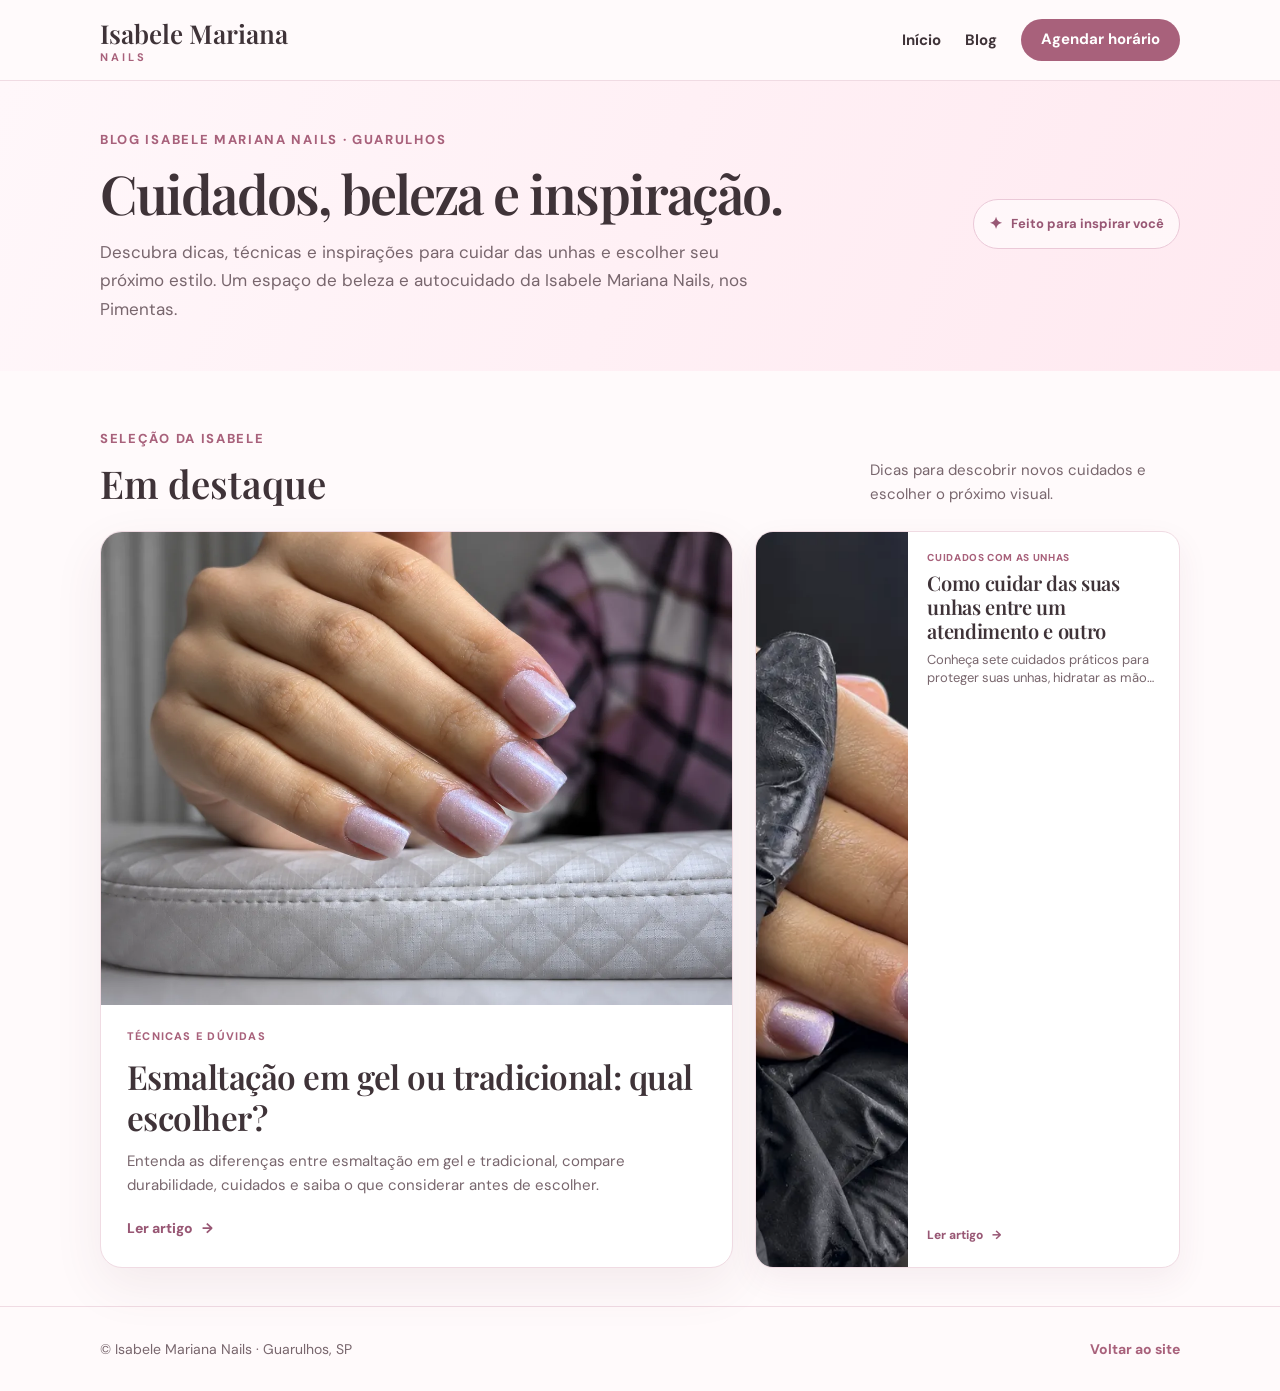
==== blog/index.html @ 39d1392a "blog: gerar paginas a partir do Pages CMS" ====
<!doctype html>
<html lang="pt-BR">
<head>
  <meta charset="utf-8">
  <meta name="viewport" content="width=device-width, initial-scale=1">
  <!-- Indexação definida pelo gerador conforme publicações aprovadas. -->
  <meta name="robots" content="index,follow">
  <title>Blog de cuidados com as unhas | Isabele Mariana Nails</title>
  <meta name="description" content="Dicas práticas sobre cuidados com as unhas, agendamento e beleza. Conteúdos da Isabele Mariana Nails, na região dos Pimentas, em Guarulhos.">
  <link rel="canonical" href="https://isabelemariananails.com.br/blog/">
  <link rel="icon" type="image/png" href="/assets/isabele-favicon.png">
  <meta property="og:type" content="website">
  <meta property="og:locale" content="pt_BR">
  <meta property="og:site_name" content="Isabele Mariana Nails">
  <meta property="og:title" content="Blog de cuidados com as unhas | Isabele Mariana Nails">
  <meta property="og:description" content="Cuidados com as unhas e dicas de beleza da Isabele Mariana Nails, em Guarulhos.">
  <meta property="og:url" content="https://isabelemariananails.com.br/blog/">
  <meta property="og:image" content="https://isabelemariananails.com.br/assets/isabele-og.png">
  <link rel="preconnect" href="https://fonts.googleapis.com">
  <link rel="preconnect" href="https://fonts.gstatic.com" crossorigin>
  <link href="https://fonts.googleapis.com/css2?family=DM+Sans:wght@400;600;700;800&family=Playfair+Display:wght@500;600;700&display=swap" rel="stylesheet">
  <link rel="stylesheet" href="/blog/blog.css">
  <link rel="stylesheet" href="/blog/blog-home.css">
  <script async src="https://www.googletagmanager.com/gtag/js?id=G-H32L5X9SS9"></script>
  <script>window.dataLayer=window.dataLayer||[];function gtag(){dataLayer.push(arguments)}gtag('js',new Date());gtag('config','G-H32L5X9SS9');</script>
</head>
<body>
  <header class="site-head"><div class="wrap">
    <a class="brand" href="/" aria-label="Voltar à página inicial da Isabele Mariana Nails"><strong>Isabele Mariana</strong><small>Nails</small></a>
    <nav class="links" aria-label="Navegação do blog"><a href="/">Início</a><a href="/blog/" aria-current="page">Blog</a><a class="pill" href="https://isabelenailsapp.vercel.app/" target="_blank" rel="noopener noreferrer">Agendar horário</a></nav>
  </div></header>
  <main id="conteudo">
    <section class="blog-hero" aria-labelledby="blog-heading"><div class="wrap blog-hero__inner">
      <div class="blog-hero__text">
        <span class="eyebrow">Blog Isabele Mariana Nails · Guarulhos</span>
        <h1 id="blog-heading">Cuidados, beleza e inspiração.</h1>
        <p>Descubra dicas, técnicas e inspirações para cuidar das unhas e escolher seu próximo estilo. Um espaço de beleza e autocuidado da Isabele Mariana Nails, nos Pimentas.</p>
      </div>
      <span class="blog-hero__tag" aria-hidden="true">Feito para inspirar você</span>
    </div></section>
    <section class="blog-spotlight" aria-labelledby="spotlight-title"><div class="wrap"><div class="blog-section-intro"><div><span class="eyebrow">Seleção da Isabele</span><h2 class="section-title" id="spotlight-title">Em destaque</h2></div><p class="blog-section-intro__description">Dicas para descobrir novos cuidados e escolher o próximo visual.</p></div><div class="blog-feature-grid"><article class="blog-feature-card"><a class="blog-feature-card__media" href="/blog/esmaltacao-em-gel-ou-tradicional/" aria-label="Ler: Esmaltação em gel ou tradicional: qual escolher?"><img src="/assets/blog/esmaltacao-em-gel-ou-tradicional.webp" alt="Esmaltação em gel ou tradicional: qual escolher?" width="1200" height="900" loading="eager"></a><div class="blog-feature-card__body"><span class="eyebrow">Técnicas e dúvidas</span><h3><a href="/blog/esmaltacao-em-gel-ou-tradicional/">Esmaltação em gel ou tradicional: qual escolher?</a></h3><p>Entenda as diferenças entre esmaltação em gel e tradicional, compare durabilidade, cuidados e saiba o que considerar antes de escolher.</p><a class="blog-feature-card__link" href="/blog/esmaltacao-em-gel-ou-tradicional/">Ler artigo <span aria-hidden="true">→</span></a></div></article><div class="blog-feature-stack" style="--stack-count:1" aria-label="Artigos selecionados em destaque"><article class="blog-feature-card blog-feature-card--compact"><a class="blog-feature-card__media" href="/blog/como-cuidar-das-unhas-entre-atendimentos/" aria-label="Ler: Como cuidar das suas unhas entre um atendimento e outro"><img src="/assets/blog/como-cuidar-das-unhas-entre-atendimentos.webp" alt="como-cuidar-das-unhas-entre-atendimentos" width="1200" height="900" loading="lazy"></a><div class="blog-feature-card__body"><span class="eyebrow">Cuidados com as unhas</span><h3><a href="/blog/como-cuidar-das-unhas-entre-atendimentos/">Como cuidar das suas unhas entre um atendimento e outro</a></h3><p>Conheça sete cuidados práticos para proteger suas unhas, hidratar as mãos e planejar o próximo atendimento com tranquilidade.</p><a class="blog-feature-card__link" href="/blog/como-cuidar-das-unhas-entre-atendimentos/">Ler artigo <span aria-hidden="true">→</span></a></div></article></div></div></div></section>
    
  </main>
  <footer class="footer"><div class="wrap"><span>© Isabele Mariana Nails · Guarulhos, SP</span><a href="/">Voltar ao site</a></div></footer>
</body>
</html>
---- blog/blog.css ----
:root{--rose:#a8617b;--ink:#3f3338;--muted:#78666d;--canvas:#fffafb;--paper:#fff;--border:#f0dbe3;--shadow:0 18px 50px rgba(102,50,69,.08)}
*{box-sizing:border-box}html{scroll-behavior:smooth}body{margin:0;background:var(--canvas);font:400 17px/1.75 "DM Sans",Arial,sans-serif;color:var(--ink)}img{display:block;max-width:100%;height:auto}a{color:inherit}.wrap{width:min(100% - 40px,1080px);margin-inline:auto}
.site-head{background:rgba(255,250,251,.96);border-bottom:1px solid var(--border);position:sticky;top:0;z-index:10;backdrop-filter:blur(12px)}
.site-head .wrap{display:flex;align-items:center;gap:18px;justify-content:space-between;padding-block:16px}.brand{display:inline-flex;flex-direction:column;text-decoration:none;line-height:1.15}.brand strong{font:600 26px "Playfair Display",Georgia,serif}.brand small{font-size:11px;font-weight:700;letter-spacing:.28em;color:var(--rose);text-transform:uppercase}
.links{display:flex;align-items:center;gap:24px}.links a{font-size:15px;text-decoration:none;font-weight:700}.links a:hover,.text-link:hover{color:var(--rose)}.pill{display:inline-flex;align-items:center;justify-content:center;padding:11px 20px;color:#fff!important;border-radius:999px;background:var(--rose);text-decoration:none;font-weight:700;line-height:1.3}.pill:hover{background:#8b4d66}
.eyebrow{color:var(--rose);font-size:13px;font-weight:800;letter-spacing:.13em;text-transform:uppercase}.hero{background:linear-gradient(122deg,#fff4f8 0%,#ffe8ef 100%);padding:65px 0 68px}.hero h1,.article-title{font:600 clamp(2.35rem,5vw,4rem)/1.15 "Playfair Display",Georgia,serif;letter-spacing:-.035em;margin:10px 0 20px}.hero p{max-width:720px;color:var(--muted);font-size:18px;margin:0}.kicker{display:inline-block;margin-bottom:16px;font-size:14px;color:var(--muted);text-decoration:none}.kicker:hover{color:var(--rose)}
.listing{padding:64px 0 90px}.section-title{font:600 clamp(1.8rem,3vw,2.6rem)/1.2 "Playfair Display",Georgia,serif;margin:0 0 25px}.feature{background:white;border:1px solid var(--border);box-shadow:var(--shadow);border-radius:24px;display:grid;grid-template-columns:minmax(0,1fr) minmax(0,1.1fr);overflow:hidden}.feature img{width:100%;height:auto;min-height:0;max-height:none;object-fit:contain}.feature-body{padding:clamp(24px,4vw,42px);display:flex;flex-direction:column;align-items:flex-start;justify-content:center}.feature h2{font:600 clamp(1.7rem,3vw,2.5rem)/1.22 "Playfair Display",Georgia,serif;margin:10px 0 12px}.feature p{margin:0 0 22px;color:var(--muted)}
.article{padding:36px 0 85px}.article-content{width:min(100% - 40px,790px);margin-inline:auto}.article-lead{font-size:19px;color:var(--muted);line-height:1.7}.article-title{margin:8px 0 22px}.meta{font-size:14px;color:var(--muted);margin:0 0 28px}.photo{margin:30px 0 38px}.photo img{width:100%;height:auto;border-radius:21px;max-height:none;object-fit:contain;background:#f6e9ef}.photo figcaption{font-size:13px;color:var(--muted);margin-top:10px}
.prose h2{font:600 clamp(1.65rem,3vw,2.15rem)/1.24 "Playfair Display",Georgia,serif;margin:42px 0 16px}.prose h3{font-size:19px;line-height:1.4;margin:28px 0 12px}.prose p{margin:0 0 19px}.prose ul{padding-left:26px;margin:10px 0 25px}.prose li{margin:0 0 9px}.prose a{color:var(--rose);font-weight:700}.note{padding:20px 24px;background:#fff0f5;border-left:4px solid var(--rose);border-radius:0 15px 15px 0;margin:32px 0}.cta{background:linear-gradient(125deg,#fff0f5,#ffe1eb);border:1px solid #f0ccd9;border-radius:23px;margin-top:45px;padding:26px 30px}.cta h2{margin:0 0 12px}.cta p{margin:0 0 19px}.booking-image{display:block;max-width:390px;margin:24px auto 10px;border-radius:19px;box-shadow:var(--shadow)}.footer{border-top:1px solid var(--border);padding:30px 0;color:var(--muted);font-size:14px}.footer .wrap{display:flex;align-items:center;justify-content:space-between;gap:16px}.footer a{font-weight:700;text-decoration:none;color:var(--rose)}
@media(max-width:760px){.site-head .wrap{align-items:flex-start;flex-wrap:wrap}.links{width:100%;gap:12px;flex-wrap:wrap}.links a{font-size:14px}.links .pill{padding:9px 15px}.hero{padding:44px 0 48px}.listing{padding:42px 0 60px}.feature{grid-template-columns:1fr}.feature img{min-height:250px;height:280px;object-fit:cover}.article{padding-top:28px}.photo img{max-height:440px;object-fit:cover}.footer .wrap{flex-direction:column;align-items:flex-start}}

/* Espaçamento automático quando houver vários artigos na listagem. */
.feature + .feature{margin-top:26px}

/* Imagens inseridas no meio do artigo pelo Pages CMS.
   Mantém a proporção original, tanto no desktop quanto no celular. */
.prose figure{margin:30px 0 38px}
.prose figure img,.prose p > img,.prose > img{
  display:block;
  width:100%;
  max-width:100%;
  height:auto;
  max-height:none;
  object-fit:contain;
  border-radius:21px;
  background:#f6e9ef
}
.prose figcaption{
  color:var(--muted);
  font-size:14px;
  line-height:1.5;
  margin-top:8px
}
@media(max-width:760px){
  .prose figure{margin:22px 0 28px}
  .prose figure img,.prose p > img,.prose > img{max-height:none;object-fit:contain}
}


/* Compartilhamento de artigos: menu flutuante, compacto e acessível. */
.article-share{position:fixed;right:max(18px,env(safe-area-inset-right));bottom:calc(20px + env(safe-area-inset-bottom));z-index:900;font-family:"DM Sans",Arial,sans-serif}
.article-share__toggle{display:flex;align-items:center;justify-content:center;width:52px;height:52px;margin-left:auto;border:1px solid rgba(255,255,255,.5);border-radius:50%;background:var(--rose);color:#fff;box-shadow:0 7px 22px rgba(102,50,69,.24);cursor:pointer;transition:transform .2s ease,background .2s ease}
.article-share__toggle:hover{background:#8f5068;transform:translateY(-2px)}
.article-share__toggle svg,.article-share__item svg{width:20px;height:20px;flex-shrink:0;stroke:currentColor;fill:none;stroke-width:1.8;stroke-linecap:round;stroke-linejoin:round}
.article-share.is-open .article-share__toggle{background:var(--ink)}
.article-share__panel{position:absolute;bottom:calc(100% + 12px);right:0;width:min(310px,calc(100vw - 36px));max-height:min(460px,calc(100dvh - 130px));overflow-y:auto;padding:16px;background:#fff;border:1px solid #efd7e1;border-radius:20px;box-shadow:0 16px 45px rgba(62,37,47,.18)}
.article-share__panel[hidden],.article-share__item[hidden],.article-share__feedback[hidden]{display:none!important}
.article-share__heading{font-size:16px;font-weight:700;color:var(--ink);margin:0 0 10px}
.article-share__item{display:flex;align-items:center;gap:12px;width:100%;min-height:48px;padding:10px 11px;border:0;border-radius:11px;background:transparent;color:var(--ink);text-align:left;font:600 15px/1.4 "DM Sans",Arial,sans-serif;text-decoration:none;cursor:pointer}
.article-share__item:hover,.article-share__item:focus-visible{background:#fff0f5;color:#874a63}
.article-share__item--whatsapp svg{color:#14804c}
.article-share__item--instagram svg{color:#b14d83}
.article-share__item strong{font-weight:700}
.article-share__item small{display:block;margin-top:2px;font-size:13px;font-weight:400;color:var(--muted)}
.article-share__hint{font-size:13px;line-height:1.5;color:var(--muted);margin:11px 2px 0}
.article-share__feedback{margin:9px 0 0;padding:10px 11px;border-radius:10px;background:#fff0f5;color:#744056;font-size:14px;line-height:1.4}
.article-share__toggle:focus-visible,.article-share__item:focus-visible{outline:3px solid #5b3350;outline-offset:3px}
@media(max-width:760px){.article-share{right:calc(14px + env(safe-area-inset-right));bottom:calc(15px + env(safe-area-inset-bottom))}.article-share__toggle{width:50px;height:50px}.article-share__panel{max-height:min(420px,calc(100dvh - 110px))}}
@media(prefers-reduced-motion:reduce){.article-share__toggle{transition:none}}
---- blog/blog-home.css ----
/* UX do índice do blog — isolado das páginas de artigos. */
.blog-hero{padding:43px 0 47px;background:linear-gradient(113deg,#fff7fa 0%,#ffe9f0 100%)}
.blog-hero__inner{display:flex;align-items:center;justify-content:space-between;gap:35px}
.blog-hero__text{max-width:790px}
.blog-hero h1{font:600 clamp(2.55rem,4.2vw,3.75rem)/1.12 "Playfair Display",Georgia,serif;letter-spacing:-.035em;margin:10px 0 14px;color:var(--ink)}
.blog-hero p{max-width:680px;color:var(--muted);font-size:17px;line-height:1.7;margin:0}
.blog-hero__tag{flex:0 0 auto;display:inline-flex;align-items:center;gap:9px;padding:10px 15px;border:1px solid #ebc9d8;border-radius:999px;background:rgba(255,255,255,.6);font-size:13px;font-weight:700;color:#985774}
.blog-hero__tag::before{content:"✦";font-size:16px}
.blog-spotlight{padding:52px 0 38px}
.blog-section-intro{display:flex;align-items:end;justify-content:space-between;gap:20px;margin-bottom:25px}
.blog-section-intro .section-title{margin:7px 0 0}
.blog-section-intro__description{max-width:310px;margin:0;color:var(--muted);font-size:15px;line-height:1.6}
.blog-feature-grid{display:grid;grid-template-columns:minmax(0,1.4fr) minmax(0,.94fr);gap:22px;align-items:stretch}
.blog-feature-grid--single{grid-template-columns:minmax(0,1fr);max-width:780px}
.blog-feature-card{min-width:0;overflow:hidden;display:flex;flex-direction:column;background:var(--paper);border:1px solid var(--border);border-radius:22px;box-shadow:var(--shadow)}
.blog-feature-card__media{display:block;overflow:hidden;aspect-ratio:4/3;background:#f3e8ee}
.blog-feature-card__media img{width:100%;height:100%;object-fit:cover;aspect-ratio:4/3;transition:transform .35s ease}
.blog-feature-card__media:hover img{transform:scale(1.035)}
.blog-feature-card__body{padding:22px 26px 26px;display:flex;flex-direction:column;align-items:flex-start;flex:1}
.blog-feature-card__body .eyebrow{font-size:11px;letter-spacing:.11em}
.blog-feature-card h3{font:600 clamp(1.65rem,2.6vw,2.15rem)/1.24 "Playfair Display",Georgia,serif;margin:9px 0 11px;letter-spacing:-.016em}
.blog-feature-card--secondary h3{font-size:clamp(1.4rem,2vw,1.8rem)}
.blog-feature-card h3 a,.blog-grid-card h3 a{color:var(--ink);text-decoration:none}
.blog-feature-card h3 a:hover,.blog-grid-card h3 a:hover{text-decoration:underline;text-decoration-thickness:1px;text-underline-offset:4px}
.blog-feature-card__body p{font-size:15px;color:var(--muted);line-height:1.6;margin:0 0 19px;display:-webkit-box;-webkit-box-orient:vertical;-webkit-line-clamp:3;overflow:hidden}
.blog-feature-card__link{display:inline-flex;align-items:center;gap:9px;margin-top:auto;color:#985774;font-weight:800;font-size:14px;text-decoration:none}
.blog-feature-card__link:hover{color:#71384e;gap:13px}
.blog-more{padding:26px 0 78px}
.blog-more__grid{display:grid;grid-template-columns:repeat(2,minmax(0,1fr));gap:23px}
.blog-grid-card{border:1px solid var(--border);background:#fff;border-radius:20px;overflow:hidden;box-shadow:var(--shadow)}
.blog-grid-card__media{display:block;aspect-ratio:4/3;overflow:hidden;background:#f3e8ee}
.blog-grid-card__media img{width:100%;height:100%;object-fit:cover;aspect-ratio:4/3;transition:transform .35s}
.blog-grid-card__media:hover img{transform:scale(1.03)}
.blog-grid-card__body{padding:21px 24px 26px}
.blog-grid-card__body .eyebrow{font-size:11px}
.blog-grid-card h3{font:600 clamp(1.4rem,2.5vw,1.8rem)/1.25 "Playfair Display",Georgia,serif;margin:8px 0 9px}
.blog-grid-card p{font-size:15px;color:var(--muted);line-height:1.55;margin:0 0 12px}
.blog-empty{padding:24px;background:#fff;border-radius:18px;border:1px solid var(--border)}
.blog-spotlight + .footer{margin-top:40px}
@media(max-width:800px){
  .blog-hero{padding:37px 0 40px}
  .blog-hero__tag{display:none}
  .blog-spotlight{padding:40px 0 23px}
  .blog-feature-grid{grid-template-columns:1fr 1fr;gap:16px}
  .blog-feature-card__body{padding:18px}
  .blog-feature-card h3{font-size:1.55rem}
  .blog-feature-card__body p{-webkit-line-clamp:2}
}
@media(max-width:620px){
  .blog-hero{padding:30px 0 35px}
  .blog-hero h1{font-size:clamp(2.2rem,9vw,2.85rem);margin:8px 0 12px}
  .blog-hero p{font-size:16px}
  .blog-section-intro{display:block;margin-bottom:19px}
  .blog-section-intro__description{max-width:none;margin-top:9px}
  .blog-feature-grid,.blog-feature-grid--single,.blog-more__grid{grid-template-columns:1fr;gap:17px}
  .blog-feature-card h3{font-size:1.65rem}
  .blog-feature-card__body{padding:20px 21px 24px}
  .blog-feature-card--secondary .blog-feature-card__media{aspect-ratio:4/3}
  .blog-feature-card__body p{-webkit-line-clamp:3}
  .blog-more{padding-bottom:52px}
}
@media(prefers-reduced-motion:reduce){.blog-feature-card__media img,.blog-grid-card__media img{transition:none}}


/* Destaques: último publicado à esquerda + até 3 cards horizontais empilhados à direita. */
.blog-feature-grid{grid-template-columns:minmax(0,1.4fr) minmax(0,.94fr);align-items:stretch}
.blog-feature-stack{min-width:0;min-height:0;height:100%;display:grid;grid-template-rows:repeat(var(--stack-count,1),minmax(0,1fr));gap:14px}
.blog-feature-stack .blog-feature-card{box-shadow:0 12px 32px rgba(102,50,69,.065);border-radius:18px}
.blog-feature-card--compact{min-width:0;min-height:0;display:grid;grid-template-columns:minmax(0,36%) minmax(0,64%);height:100%;overflow:hidden}
.blog-feature-card--compact .blog-feature-card__media{aspect-ratio:auto;min-width:0;min-height:0;height:100%;width:100%;background:#f6e9ef}
.blog-feature-card--compact .blog-feature-card__media img{width:100%;height:100%;aspect-ratio:auto;object-fit:cover;object-position:center}
.blog-feature-card--compact .blog-feature-card__body{min-width:0;min-height:0;overflow:hidden;padding:clamp(12px,1.5vw,19px);display:flex;flex-direction:column;align-items:flex-start}
.blog-feature-card--compact .blog-feature-card__body .eyebrow{font-size:10px;letter-spacing:.065em;line-height:1.35}
.blog-feature-card--compact h3{font-size:clamp(1.08rem,1.57vw,1.38rem);line-height:1.2;margin:6px 0 8px;display:-webkit-box;-webkit-box-orient:vertical;-webkit-line-clamp:3;overflow:hidden}
.blog-feature-card--compact .blog-feature-card__body p{font-size:13px;line-height:1.4;margin:0 0 7px;display:-webkit-box;-webkit-box-orient:vertical;-webkit-line-clamp:2;overflow:hidden}
.blog-feature-card--compact .blog-feature-card__link{font-size:12px;line-height:1.35;margin-top:auto;min-height:25px;display:inline-flex;align-items:center}
@media(max-width:960px) and (min-width:801px){
 .blog-feature-grid{grid-template-columns:minmax(0,1.17fr) minmax(0,1fr);gap:15px}
 .blog-feature-stack{gap:12px}
 .blog-feature-card--compact{grid-template-columns:minmax(0,34%) minmax(0,66%)}
 .blog-feature-card--compact .blog-feature-card__body{padding:11px}
 .blog-feature-card--compact h3{font-size:1.08rem;-webkit-line-clamp:2}
 .blog-feature-card--compact .blog-feature-card__body p{-webkit-line-clamp:1}
}
@media(max-width:800px){
 .blog-feature-grid{grid-template-columns:minmax(0,1fr)}
 .blog-feature-stack{height:auto;grid-template-rows:none;grid-auto-rows:minmax(155px,auto);gap:14px}
 .blog-feature-card--compact{min-height:155px;height:auto;grid-template-columns:minmax(0,37%) minmax(0,63%)}
 .blog-feature-card--compact .blog-feature-card__media{height:100%}
 .blog-feature-card--compact .blog-feature-card__body{padding:16px}
 .blog-feature-card--compact h3{font-size:1.27rem}
 .blog-feature-card--compact .blog-feature-card__body p{-webkit-line-clamp:2}
}
@media(max-width:620px){
 .blog-feature-grid{grid-template-columns:minmax(0,1fr)}
 .blog-feature-card--compact{grid-template-columns:minmax(0,35%) minmax(0,65%);min-height:148px}
 .blog-feature-card--compact .blog-feature-card__body{padding:12px}
 .blog-feature-card--compact h3{font-size:clamp(1.08rem,4.3vw,1.34rem);-webkit-line-clamp:3}
 .blog-feature-card--compact .blog-feature-card__body p{display:none}
 .blog-feature-card--compact .blog-feature-card__link{font-size:12px}
}
@media(max-width:360px){
 .blog-feature-card--compact{grid-template-columns:minmax(0,31%) minmax(0,69%)}
 .blog-feature-card--compact h3{font-size:1.03rem}
}
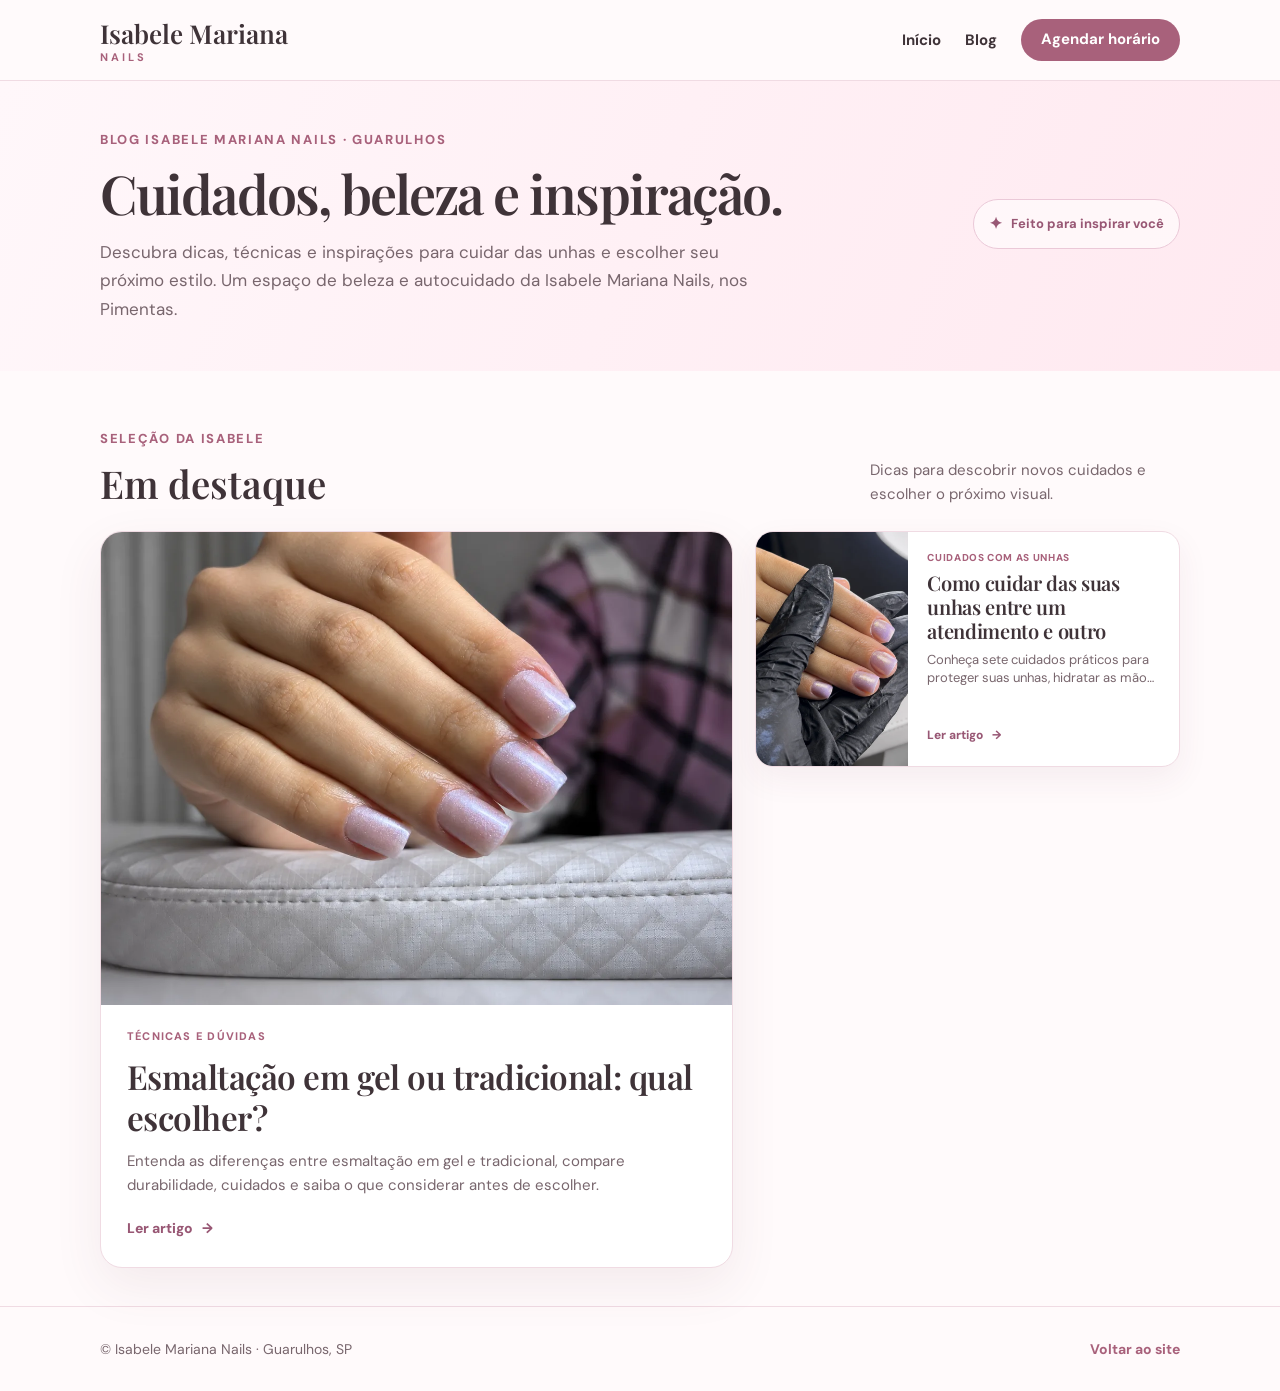
==== commit 0f9c3b3f: "feat(blog): carrossel de destaques no mobile com swipe e indicadores" ====
--- a/blog/index.html
+++ b/blog/index.html
@@ -38,9 +38,10 @@
       </div>
       <span class="blog-hero__tag" aria-hidden="true">Feito para inspirar você</span>
     </div></section>
-    <section class="blog-spotlight" aria-labelledby="spotlight-title"><div class="wrap"><div class="blog-section-intro"><div><span class="eyebrow">Seleção da Isabele</span><h2 class="section-title" id="spotlight-title">Em destaque</h2></div><p class="blog-section-intro__description">Dicas para descobrir novos cuidados e escolher o próximo visual.</p></div><div class="blog-feature-grid"><article class="blog-feature-card"><a class="blog-feature-card__media" href="/blog/esmaltacao-em-gel-ou-tradicional/" aria-label="Ler: Esmaltação em gel ou tradicional: qual escolher?"><img src="/assets/blog/esmaltacao-em-gel-ou-tradicional.webp" alt="Esmaltação em gel ou tradicional: qual escolher?" width="1200" height="900" loading="eager"></a><div class="blog-feature-card__body"><span class="eyebrow">Técnicas e dúvidas</span><h3><a href="/blog/esmaltacao-em-gel-ou-tradicional/">Esmaltação em gel ou tradicional: qual escolher?</a></h3><p>Entenda as diferenças entre esmaltação em gel e tradicional, compare durabilidade, cuidados e saiba o que considerar antes de escolher.</p><a class="blog-feature-card__link" href="/blog/esmaltacao-em-gel-ou-tradicional/">Ler artigo <span aria-hidden="true">→</span></a></div></article><div class="blog-feature-stack" style="--stack-count:1" aria-label="Artigos selecionados em destaque"><article class="blog-feature-card blog-feature-card--compact"><a class="blog-feature-card__media" href="/blog/como-cuidar-das-unhas-entre-atendimentos/" aria-label="Ler: Como cuidar das suas unhas entre um atendimento e outro"><img src="/assets/blog/como-cuidar-das-unhas-entre-atendimentos.webp" alt="como-cuidar-das-unhas-entre-atendimentos" width="1200" height="900" loading="lazy"></a><div class="blog-feature-card__body"><span class="eyebrow">Cuidados com as unhas</span><h3><a href="/blog/como-cuidar-das-unhas-entre-atendimentos/">Como cuidar das suas unhas entre um atendimento e outro</a></h3><p>Conheça sete cuidados práticos para proteger suas unhas, hidratar as mãos e planejar o próximo atendimento com tranquilidade.</p><a class="blog-feature-card__link" href="/blog/como-cuidar-das-unhas-entre-atendimentos/">Ler artigo <span aria-hidden="true">→</span></a></div></article></div></div></div></section>
+    <section class="blog-spotlight" aria-labelledby="spotlight-title"><div class="wrap"><div class="blog-section-intro"><div><span class="eyebrow">Seleção da Isabele</span><h2 class="section-title" id="spotlight-title">Em destaque</h2></div><p class="blog-section-intro__description">Dicas para descobrir novos cuidados e escolher o próximo visual.</p></div><div class="blog-feature-grid"><article class="blog-feature-card"><a class="blog-feature-card__media" href="/blog/esmaltacao-em-gel-ou-tradicional/" aria-label="Ler: Esmaltação em gel ou tradicional: qual escolher?"><img src="/assets/blog/esmaltacao-em-gel-ou-tradicional.webp" alt="Esmaltação em gel ou tradicional: qual escolher?" width="1200" height="900" loading="eager"></a><div class="blog-feature-card__body"><span class="eyebrow">Técnicas e dúvidas</span><h3><a href="/blog/esmaltacao-em-gel-ou-tradicional/">Esmaltação em gel ou tradicional: qual escolher?</a></h3><p>Entenda as diferenças entre esmaltação em gel e tradicional, compare durabilidade, cuidados e saiba o que considerar antes de escolher.</p><a class="blog-feature-card__link" href="/blog/esmaltacao-em-gel-ou-tradicional/">Ler artigo <span aria-hidden="true">→</span></a></div></article><div class="blog-feature-carousel" data-blog-carousel role="group" aria-label="Artigos selecionados em destaque"><div class="blog-feature-stack" style="--stack-count:1"><article class="blog-feature-card blog-feature-card--compact"><a class="blog-feature-card__media" href="/blog/como-cuidar-das-unhas-entre-atendimentos/" aria-label="Ler: Como cuidar das suas unhas entre um atendimento e outro"><img src="/assets/blog/como-cuidar-das-unhas-entre-atendimentos.webp" alt="como-cuidar-das-unhas-entre-atendimentos" width="1200" height="900" loading="lazy"></a><div class="blog-feature-card__body"><span class="eyebrow">Cuidados com as unhas</span><h3><a href="/blog/como-cuidar-das-unhas-entre-atendimentos/">Como cuidar das suas unhas entre um atendimento e outro</a></h3><p>Conheça sete cuidados práticos para proteger suas unhas, hidratar as mãos e planejar o próximo atendimento com tranquilidade.</p><a class="blog-feature-card__link" href="/blog/como-cuidar-das-unhas-entre-atendimentos/">Ler artigo <span aria-hidden="true">→</span></a></div></article></div></div></div></div></section>
     
   </main>
   <footer class="footer"><div class="wrap"><span>© Isabele Mariana Nails · Guarulhos, SP</span><a href="/">Voltar ao site</a></div></footer>
+  <script src="/blog/blog-feature-carousel.js" defer></script>
 </body>
 </html>
--- a/blog/blog-home.css
+++ b/blog/blog-home.css
@@ -64,7 +64,7 @@
 
 /* Destaques: último publicado à esquerda + até 3 cards horizontais empilhados à direita. */
 .blog-feature-grid{grid-template-columns:minmax(0,1.4fr) minmax(0,.94fr);align-items:stretch}
-.blog-feature-stack{min-width:0;min-height:0;height:100%;display:grid;grid-template-rows:repeat(var(--stack-count,1),minmax(0,1fr));gap:14px}
+.blog-feature-stack{min-width:0;min-height:0;height:100%;display:grid;grid-template-rows:repeat(3,minmax(0,1fr));gap:14px}
 .blog-feature-stack .blog-feature-card{box-shadow:0 12px 32px rgba(102,50,69,.065);border-radius:18px}
 .blog-feature-card--compact{min-width:0;min-height:0;display:grid;grid-template-columns:minmax(0,36%) minmax(0,64%);height:100%;overflow:hidden}
 .blog-feature-card--compact .blog-feature-card__media{aspect-ratio:auto;min-width:0;min-height:0;height:100%;width:100%;background:#f6e9ef}
@@ -103,3 +103,46 @@
  .blog-feature-card--compact{grid-template-columns:minmax(0,31%) minmax(0,69%)}
  .blog-feature-card--compact h3{font-size:1.03rem}
 }
+
+/* Somente no celular: os destaques deslizam, sem alterar a coluna do desktop. */
+.blog-feature-carousel{min-width:0;min-height:0;height:100%}
+.blog-feature-carousel__controls{display:none}
+@media(max-width:800px){
+  .blog-feature-carousel{height:auto}
+  .blog-feature-stack{
+    display:flex;flex-wrap:nowrap;gap:0;width:100%;min-height:0;height:auto;
+    overflow-x:auto;overflow-y:hidden;scroll-snap-type:x mandatory;
+    overscroll-behavior-x:contain;scrollbar-width:none;scroll-behavior:smooth;
+    -webkit-overflow-scrolling:touch
+  }
+  .blog-feature-stack::-webkit-scrollbar{display:none}
+  .blog-feature-stack .blog-feature-card--compact{
+    flex:0 0 100%;width:100%;height:auto;
+    scroll-snap-align:start;scroll-snap-stop:always
+  }
+  .blog-feature-carousel__controls{
+    display:flex;align-items:center;justify-content:center;gap:9px;margin-top:12px
+  }
+  .blog-feature-carousel__arrow{
+    display:inline-flex;align-items:center;justify-content:center;width:42px;height:42px;
+    padding:0;border:1px solid var(--border);border-radius:50%;background:var(--paper);
+    color:#985774;font:600 28px/1 "DM Sans",sans-serif;cursor:pointer
+  }
+  .blog-feature-carousel__arrow:disabled{opacity:.38;cursor:default}
+  .blog-feature-carousel__dots{display:flex;align-items:center;justify-content:center;gap:2px}
+  .blog-feature-carousel__dot{
+    display:inline-flex;align-items:center;justify-content:center;
+    width:28px;height:36px;padding:0;border:0;background:transparent;cursor:pointer
+  }
+  .blog-feature-carousel__dot::before{
+    content:"";display:block;width:8px;height:8px;border-radius:50%;
+    background:#e3c7d2;transition:background .2s ease,transform .2s ease
+  }
+  .blog-feature-carousel__dot.is-active::before{background:#985774;transform:scale(1.3)}
+  .blog-feature-carousel__arrow:focus-visible,.blog-feature-carousel__dot:focus-visible,
+  .blog-feature-stack:focus-visible{outline:2px solid #985774;outline-offset:2px}
+}
+@media(prefers-reduced-motion:reduce){
+  .blog-feature-stack{scroll-behavior:auto}
+  .blog-feature-carousel__dot::before{transition:none}
+}
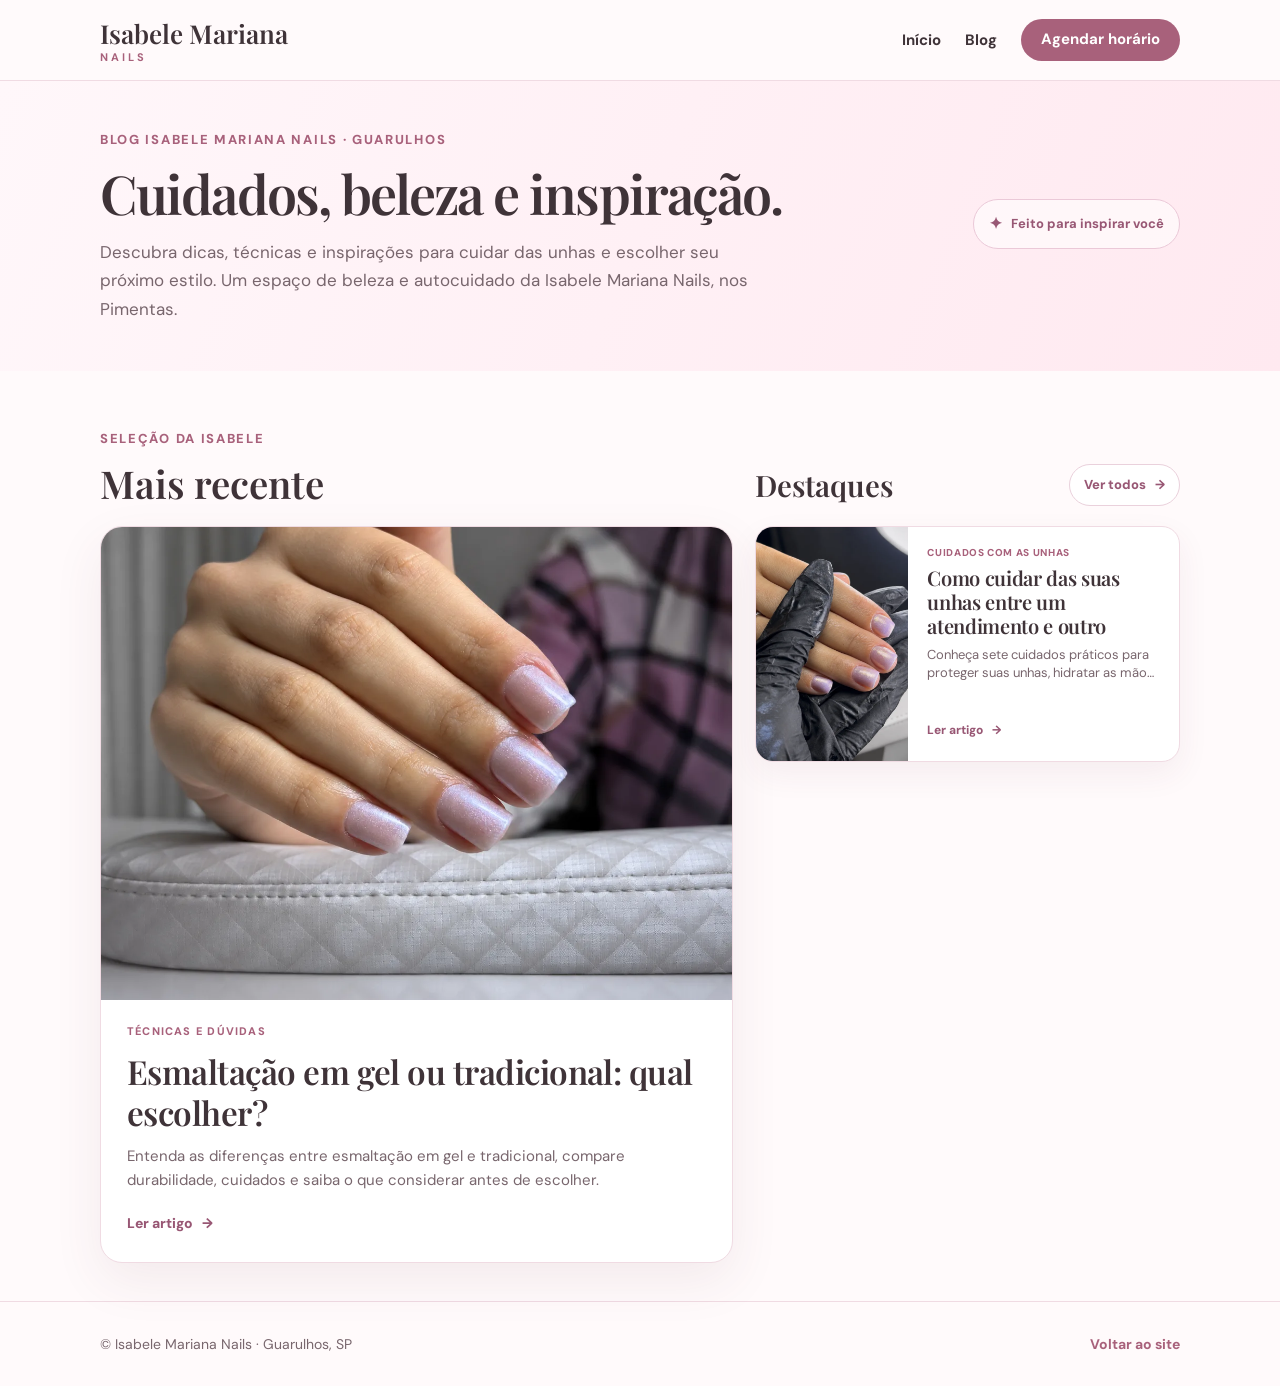
==== commit 3c350f27: "blog: gerar paginas a partir do Pages CMS" ====
--- a/blog/index.html
+++ b/blog/index.html
@@ -38,7 +38,7 @@
       </div>
       <span class="blog-hero__tag" aria-hidden="true">Feito para inspirar você</span>
     </div></section>
-    <section class="blog-spotlight" aria-labelledby="spotlight-title"><div class="wrap"><div class="blog-section-intro"><div><span class="eyebrow">Seleção da Isabele</span><h2 class="section-title" id="spotlight-title">Em destaque</h2></div><p class="blog-section-intro__description">Dicas para descobrir novos cuidados e escolher o próximo visual.</p></div><div class="blog-feature-grid"><article class="blog-feature-card"><a class="blog-feature-card__media" href="/blog/esmaltacao-em-gel-ou-tradicional/" aria-label="Ler: Esmaltação em gel ou tradicional: qual escolher?"><img src="/assets/blog/esmaltacao-em-gel-ou-tradicional.webp" alt="Esmaltação em gel ou tradicional: qual escolher?" width="1200" height="900" loading="eager"></a><div class="blog-feature-card__body"><span class="eyebrow">Técnicas e dúvidas</span><h3><a href="/blog/esmaltacao-em-gel-ou-tradicional/">Esmaltação em gel ou tradicional: qual escolher?</a></h3><p>Entenda as diferenças entre esmaltação em gel e tradicional, compare durabilidade, cuidados e saiba o que considerar antes de escolher.</p><a class="blog-feature-card__link" href="/blog/esmaltacao-em-gel-ou-tradicional/">Ler artigo <span aria-hidden="true">→</span></a></div></article><div class="blog-feature-carousel" data-blog-carousel role="group" aria-label="Artigos selecionados em destaque"><div class="blog-feature-stack" style="--stack-count:1"><article class="blog-feature-card blog-feature-card--compact"><a class="blog-feature-card__media" href="/blog/como-cuidar-das-unhas-entre-atendimentos/" aria-label="Ler: Como cuidar das suas unhas entre um atendimento e outro"><img src="/assets/blog/como-cuidar-das-unhas-entre-atendimentos.webp" alt="como-cuidar-das-unhas-entre-atendimentos" width="1200" height="900" loading="lazy"></a><div class="blog-feature-card__body"><span class="eyebrow">Cuidados com as unhas</span><h3><a href="/blog/como-cuidar-das-unhas-entre-atendimentos/">Como cuidar das suas unhas entre um atendimento e outro</a></h3><p>Conheça sete cuidados práticos para proteger suas unhas, hidratar as mãos e planejar o próximo atendimento com tranquilidade.</p><a class="blog-feature-card__link" href="/blog/como-cuidar-das-unhas-entre-atendimentos/">Ler artigo <span aria-hidden="true">→</span></a></div></article></div></div></div></div></section>
+    <section class="blog-spotlight" aria-labelledby="spotlight-title"><div class="wrap"><div class="blog-feature-grid"><div class="blog-recent-heading"><span class="eyebrow">Seleção da Isabele</span><h2 class="section-title" id="spotlight-title">Mais recente</h2></div><div class="blog-highlights-heading"><h2 id="highlights-title">Destaques</h2><a class="blog-view-all" href="/blog/todos/">Ver todos <span aria-hidden="true">→</span></a></div><article class="blog-feature-card"><a class="blog-feature-card__media" href="/blog/esmaltacao-em-gel-ou-tradicional/" aria-label="Ler: Esmaltação em gel ou tradicional: qual escolher?"><img src="/assets/blog/esmaltacao-em-gel-ou-tradicional.webp" alt="Esmaltação em gel ou tradicional: qual escolher?" width="1200" height="900" loading="eager"></a><div class="blog-feature-card__body"><span class="eyebrow">Técnicas e dúvidas</span><h3><a href="/blog/esmaltacao-em-gel-ou-tradicional/">Esmaltação em gel ou tradicional: qual escolher?</a></h3><p>Entenda as diferenças entre esmaltação em gel e tradicional, compare durabilidade, cuidados e saiba o que considerar antes de escolher.</p><a class="blog-feature-card__link" href="/blog/esmaltacao-em-gel-ou-tradicional/">Ler artigo <span aria-hidden="true">→</span></a></div></article><div class="blog-feature-carousel" data-blog-carousel role="group" aria-label="Artigos selecionados em destaque"><div class="blog-feature-stack" style="--stack-count:1"><article class="blog-feature-card blog-feature-card--compact"><a class="blog-feature-card__media" href="/blog/como-cuidar-das-unhas-entre-atendimentos/" aria-label="Ler: Como cuidar das suas unhas entre um atendimento e outro"><img src="/assets/blog/como-cuidar-das-unhas-entre-atendimentos.webp" alt="como-cuidar-das-unhas-entre-atendimentos" width="1200" height="900" loading="lazy"></a><div class="blog-feature-card__body"><span class="eyebrow">Cuidados com as unhas</span><h3><a href="/blog/como-cuidar-das-unhas-entre-atendimentos/">Como cuidar das suas unhas entre um atendimento e outro</a></h3><p>Conheça sete cuidados práticos para proteger suas unhas, hidratar as mãos e planejar o próximo atendimento com tranquilidade.</p><a class="blog-feature-card__link" href="/blog/como-cuidar-das-unhas-entre-atendimentos/">Ler artigo <span aria-hidden="true">→</span></a></div></article></div></div></div></div></section>
     
   </main>
   <footer class="footer"><div class="wrap"><span>© Isabele Mariana Nails · Guarulhos, SP</span><a href="/">Voltar ao site</a></div></footer>
--- a/blog/blog-home.css
+++ b/blog/blog-home.css
@@ -146,3 +146,91 @@
   .blog-feature-stack{scroll-behavior:auto}
   .blog-feature-carousel__dot::before{transition:none}
 }
+
+
+/* Títulos independentes para Mais recente e Destaques, na ordem correta no mobile. */
+.blog-feature-grid{
+  grid-template-columns:minmax(0,1.4fr) minmax(0,.94fr);
+  grid-template-areas:"recent-label highlights-label" "recent-card highlights-cards";
+  grid-template-rows:auto auto;column-gap:22px;row-gap:20px
+}
+.blog-feature-grid--single{max-width:none;grid-template-columns:minmax(0,1.4fr) minmax(0,.94fr)}
+.blog-recent-heading{grid-area:recent-label;align-self:end}
+.blog-recent-heading .section-title{margin:7px 0 0}
+.blog-highlights-heading{
+  grid-area:highlights-label;display:flex;align-items:center;justify-content:space-between;
+  gap:12px;align-self:end;min-width:0
+}
+.blog-highlights-heading h2{
+  margin:0;color:var(--ink);
+  font:600 clamp(1.4rem,2.3vw,1.85rem)/1.25 "Playfair Display",Georgia,serif
+}
+.blog-view-all{
+  display:inline-flex;align-items:center;justify-content:center;gap:9px;
+  min-height:42px;padding:8px 14px;white-space:nowrap;
+  border:1px solid #ead1dc;border-radius:999px;background:var(--paper);
+  color:#985774;font-size:13px;font-weight:800;line-height:1.3;text-decoration:none
+}
+.blog-view-all:hover,.blog-view-all:focus-visible{background:#fff0f5;color:#71384e}
+.blog-view-all:focus-visible{outline:2px solid #985774;outline-offset:3px}
+.blog-feature-grid > .blog-feature-card{grid-area:recent-card}
+.blog-feature-grid > .blog-feature-carousel{grid-area:highlights-cards}
+.blog-highlights-empty{grid-area:highlights-cards;margin:0;color:var(--muted);font-size:15px}
+@media(max-width:960px) and (min-width:801px){
+  .blog-feature-grid,.blog-feature-grid--single{grid-template-columns:minmax(0,1.17fr) minmax(0,1fr);column-gap:15px}
+}
+@media(max-width:800px){
+  .blog-feature-grid,.blog-feature-grid--single{
+    grid-template-columns:minmax(0,1fr);
+    grid-template-areas:"recent-label" "recent-card" "highlights-label" "highlights-cards";
+    row-gap:14px;column-gap:0
+  }
+  .blog-highlights-heading{margin-top:10px}
+  .blog-recent-heading .section-title{margin-bottom:0}
+}
+@media(max-width:360px){
+  .blog-view-all{padding:8px 11px;font-size:12px}
+  .blog-highlights-heading h2{font-size:1.4rem}
+}
+
+/* Listagem completa em /blog/todos/, com rolagem natural. */
+.blog-all__hero{padding:43px 0 39px;background:linear-gradient(113deg,#fff7fa 0%,#ffe9f0 100%)}
+.blog-all__back{
+  display:inline-flex;margin-bottom:20px;color:#985774;
+  font-size:14px;font-weight:700;text-decoration:none
+}
+.blog-all__back:hover{text-decoration:underline}
+.blog-all__hero .eyebrow{display:block}
+.blog-all__hero h1{
+  margin:10px 0 12px;color:var(--ink);
+  font:600 clamp(2.35rem,4.2vw,3.5rem)/1.15 "Playfair Display",Georgia,serif
+}
+.blog-all__hero p{max-width:680px;margin:0;color:var(--muted);font-size:16px;line-height:1.7}
+.blog-all__section{padding:34px 0 78px}
+.blog-all__count{margin:0 0 18px;font-size:14px;color:var(--muted);font-weight:700}
+.blog-all__list{display:grid;gap:18px;max-width:940px}
+.blog-all__list .blog-feature-card--compact{
+  height:auto;min-height:186px;grid-template-columns:minmax(180px,30%) minmax(0,1fr)
+}
+.blog-all__list .blog-feature-card--compact .blog-feature-card__media{height:100%;min-height:0}
+.blog-all__list .blog-feature-card--compact .blog-feature-card__body{padding:24px}
+.blog-all__list .blog-feature-card--compact h3{
+  font-size:clamp(1.3rem,2.2vw,1.8rem);-webkit-line-clamp:3
+}
+.blog-all__list .blog-feature-card--compact .blog-feature-card__body p{
+  display:-webkit-box;-webkit-line-clamp:3;font-size:14px;line-height:1.5;margin-bottom:14px
+}
+.blog-all__list .blog-feature-card--compact .blog-feature-card__link{font-size:14px}
+@media(max-width:620px){
+  .blog-all__hero{padding:29px 0 34px}
+  .blog-all__hero h1{font-size:clamp(2.1rem,8vw,2.8rem)}
+  .blog-all__section{padding:23px 0 52px}
+  .blog-all__list{gap:14px}
+  .blog-all__list .blog-feature-card--compact{
+    min-height:160px;grid-template-columns:minmax(0,36%) minmax(0,64%)
+  }
+  .blog-all__list .blog-feature-card--compact .blog-feature-card__body{padding:13px}
+  .blog-all__list .blog-feature-card--compact h3{font-size:clamp(1.05rem,4.5vw,1.35rem)}
+  .blog-all__list .blog-feature-card--compact .blog-feature-card__body p{display:none}
+  .blog-all__list .blog-feature-card--compact .blog-feature-card__link{font-size:12px}
+}
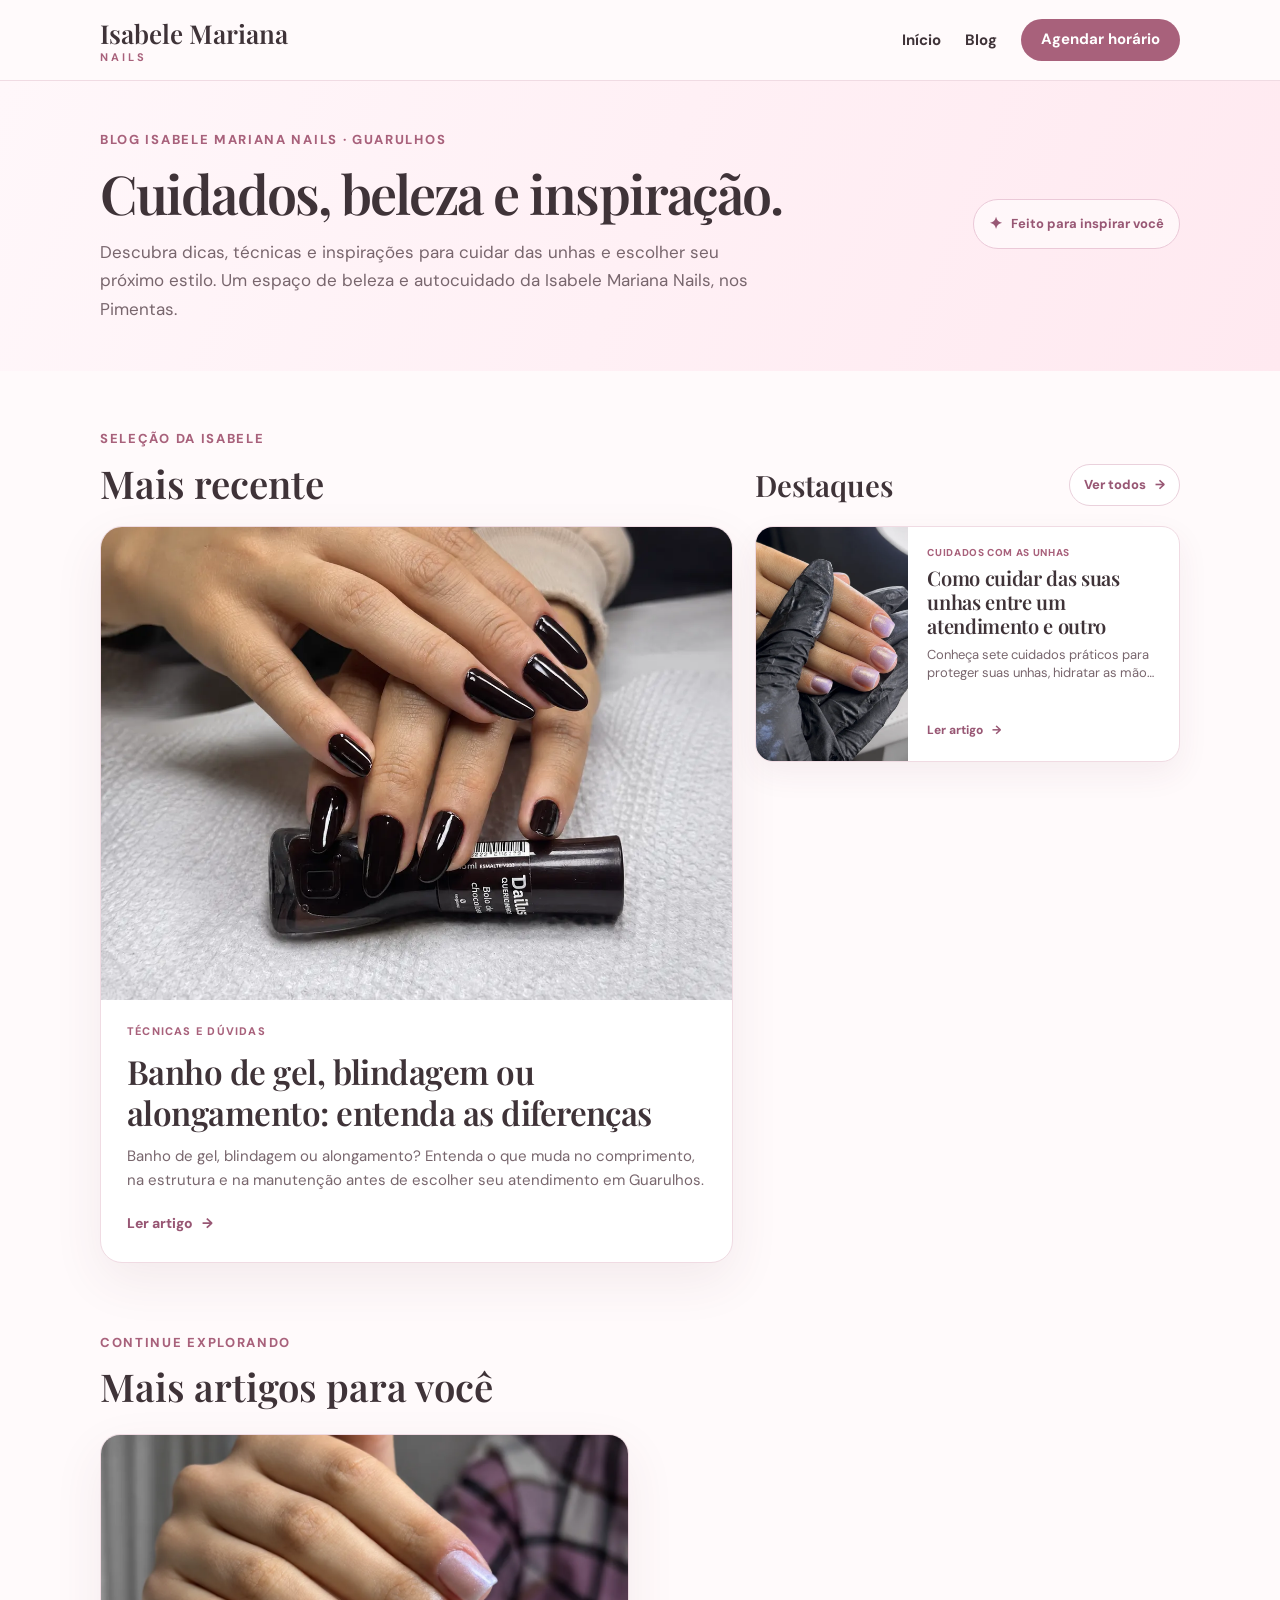
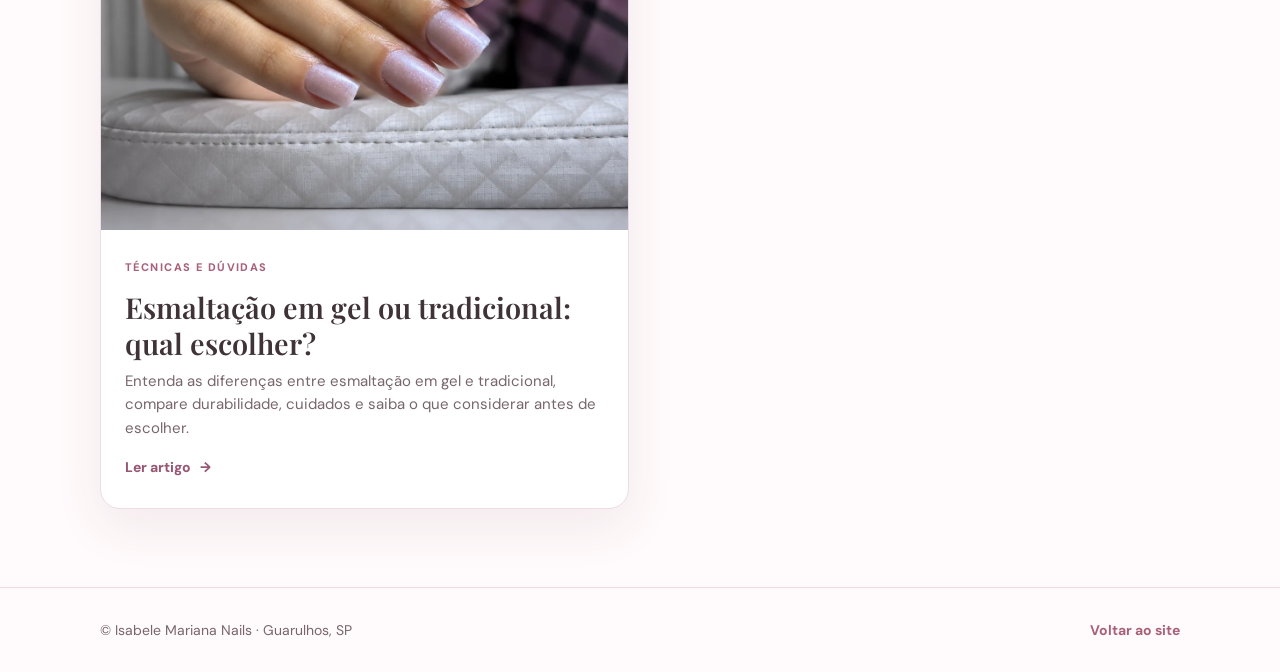
==== commit feec4f55: "blog: gerar paginas a partir do Pages CMS" ====
--- a/blog/index.html
+++ b/blog/index.html
@@ -20,7 +20,7 @@
   <link rel="preconnect" href="https://fonts.gstatic.com" crossorigin>
   <link href="https://fonts.googleapis.com/css2?family=DM+Sans:wght@400;600;700;800&family=Playfair+Display:wght@500;600;700&display=swap" rel="stylesheet">
   <link rel="stylesheet" href="/blog/blog.css">
-  <link rel="stylesheet" href="/blog/blog-home.css">
+  <link rel="stylesheet" href="/blog/blog-home.css?v=20261121-mobile2">
   <script async src="https://www.googletagmanager.com/gtag/js?id=G-H32L5X9SS9"></script>
   <script>window.dataLayer=window.dataLayer||[];function gtag(){dataLayer.push(arguments)}gtag('js',new Date());gtag('config','G-H32L5X9SS9');</script>
 </head>
@@ -38,8 +38,8 @@
       </div>
       <span class="blog-hero__tag" aria-hidden="true">Feito para inspirar você</span>
     </div></section>
-    <section class="blog-spotlight" aria-labelledby="spotlight-title"><div class="wrap"><div class="blog-feature-grid"><div class="blog-recent-heading"><span class="eyebrow">Seleção da Isabele</span><h2 class="section-title" id="spotlight-title">Mais recente</h2></div><div class="blog-highlights-heading"><h2 id="highlights-title">Destaques</h2><a class="blog-view-all" href="/blog/todos/">Ver todos <span aria-hidden="true">→</span></a></div><article class="blog-feature-card"><a class="blog-feature-card__media" href="/blog/esmaltacao-em-gel-ou-tradicional/" aria-label="Ler: Esmaltação em gel ou tradicional: qual escolher?"><img src="/assets/blog/esmaltacao-em-gel-ou-tradicional.webp" alt="Esmaltação em gel ou tradicional: qual escolher?" width="1200" height="900" loading="eager"></a><div class="blog-feature-card__body"><span class="eyebrow">Técnicas e dúvidas</span><h3><a href="/blog/esmaltacao-em-gel-ou-tradicional/">Esmaltação em gel ou tradicional: qual escolher?</a></h3><p>Entenda as diferenças entre esmaltação em gel e tradicional, compare durabilidade, cuidados e saiba o que considerar antes de escolher.</p><a class="blog-feature-card__link" href="/blog/esmaltacao-em-gel-ou-tradicional/">Ler artigo <span aria-hidden="true">→</span></a></div></article><div class="blog-feature-carousel" data-blog-carousel role="group" aria-label="Artigos selecionados em destaque"><div class="blog-feature-stack" style="--stack-count:1"><article class="blog-feature-card blog-feature-card--compact"><a class="blog-feature-card__media" href="/blog/como-cuidar-das-unhas-entre-atendimentos/" aria-label="Ler: Como cuidar das suas unhas entre um atendimento e outro"><img src="/assets/blog/como-cuidar-das-unhas-entre-atendimentos.webp" alt="como-cuidar-das-unhas-entre-atendimentos" width="1200" height="900" loading="lazy"></a><div class="blog-feature-card__body"><span class="eyebrow">Cuidados com as unhas</span><h3><a href="/blog/como-cuidar-das-unhas-entre-atendimentos/">Como cuidar das suas unhas entre um atendimento e outro</a></h3><p>Conheça sete cuidados práticos para proteger suas unhas, hidratar as mãos e planejar o próximo atendimento com tranquilidade.</p><a class="blog-feature-card__link" href="/blog/como-cuidar-das-unhas-entre-atendimentos/">Ler artigo <span aria-hidden="true">→</span></a></div></article></div></div></div></div></section>
-    
+    <section class="blog-spotlight" aria-labelledby="spotlight-title"><div class="wrap"><div class="blog-feature-grid"><div class="blog-recent-heading"><span class="eyebrow">Seleção da Isabele</span><h2 class="section-title" id="spotlight-title">Mais recente</h2></div><article class="blog-feature-card"><a class="blog-feature-card__media" href="/blog/banho-de-gel-blindagem-alongamento-diferencas/" aria-label="Ler: Banho de gel, blindagem ou alongamento: entenda as diferenças"><img src="/assets/blog/banho-de-gel-blindagem-alongamento-diferencas-1.webp" alt="Unhas amendoadas com esmaltação em tom vinho escuro, acabamento brilhante e alongamento realizado por Isabele Mariana Nails em Guarulhos, SP." width="1200" height="900" loading="eager"></a><div class="blog-feature-card__body"><span class="eyebrow">Técnicas e dúvidas</span><h3><a href="/blog/banho-de-gel-blindagem-alongamento-diferencas/">Banho de gel, blindagem ou alongamento: entenda as diferenças</a></h3><p>Banho de gel, blindagem ou alongamento? Entenda o que muda no comprimento, na estrutura e na manutenção antes de escolher seu atendimento em Guarulhos.</p><a class="blog-feature-card__link" href="/blog/banho-de-gel-blindagem-alongamento-diferencas/">Ler artigo <span aria-hidden="true">→</span></a></div></article><div class="blog-highlights-heading"><h2 id="highlights-title">Destaques</h2><a class="blog-view-all" href="/blog/todos/">Ver todos <span aria-hidden="true">→</span></a></div><div class="blog-feature-carousel" data-blog-carousel role="group" aria-label="Artigos selecionados em destaque"><div class="blog-feature-stack" style="--stack-count:1"><article class="blog-feature-card blog-feature-card--compact"><a class="blog-feature-card__media" href="/blog/como-cuidar-das-unhas-entre-atendimentos/" aria-label="Ler: Como cuidar das suas unhas entre um atendimento e outro"><img src="/assets/blog/como-cuidar-das-unhas-entre-atendimentos.webp" alt="como-cuidar-das-unhas-entre-atendimentos" width="1200" height="900" loading="lazy"></a><div class="blog-feature-card__body"><span class="eyebrow">Cuidados com as unhas</span><h3><a href="/blog/como-cuidar-das-unhas-entre-atendimentos/">Como cuidar das suas unhas entre um atendimento e outro</a></h3><p>Conheça sete cuidados práticos para proteger suas unhas, hidratar as mãos e planejar o próximo atendimento com tranquilidade.</p><a class="blog-feature-card__link" href="/blog/como-cuidar-das-unhas-entre-atendimentos/">Ler artigo <span aria-hidden="true">→</span></a></div></article></div></div></div></div></section>
+    <section class="blog-more" aria-labelledby="more-posts-title"><div class="wrap"><div class="blog-section-intro"><div><span class="eyebrow">Continue explorando</span><h2 class="section-title" id="more-posts-title">Mais artigos para você</h2></div></div><div class="blog-more__grid"><article class="blog-grid-card"><a class="blog-grid-card__media" href="/blog/esmaltacao-em-gel-ou-tradicional/" aria-label="Ler: Esmaltação em gel ou tradicional: qual escolher?"><img src="/assets/blog/esmaltacao-em-gel-ou-tradicional.webp" alt="Esmaltação em gel ou tradicional: qual escolher?" width="1200" height="900" loading="lazy"></a><div class="blog-grid-card__body"><span class="eyebrow">Técnicas e dúvidas</span><h3><a href="/blog/esmaltacao-em-gel-ou-tradicional/">Esmaltação em gel ou tradicional: qual escolher?</a></h3><p>Entenda as diferenças entre esmaltação em gel e tradicional, compare durabilidade, cuidados e saiba o que considerar antes de escolher.</p><a class="blog-feature-card__link" href="/blog/esmaltacao-em-gel-ou-tradicional/">Ler artigo <span aria-hidden="true">→</span></a></div></article></div></div></section>
   </main>
   <footer class="footer"><div class="wrap"><span>© Isabele Mariana Nails · Guarulhos, SP</span><a href="/">Voltar ao site</a></div></footer>
   <script src="/blog/blog-feature-carousel.js" defer></script>
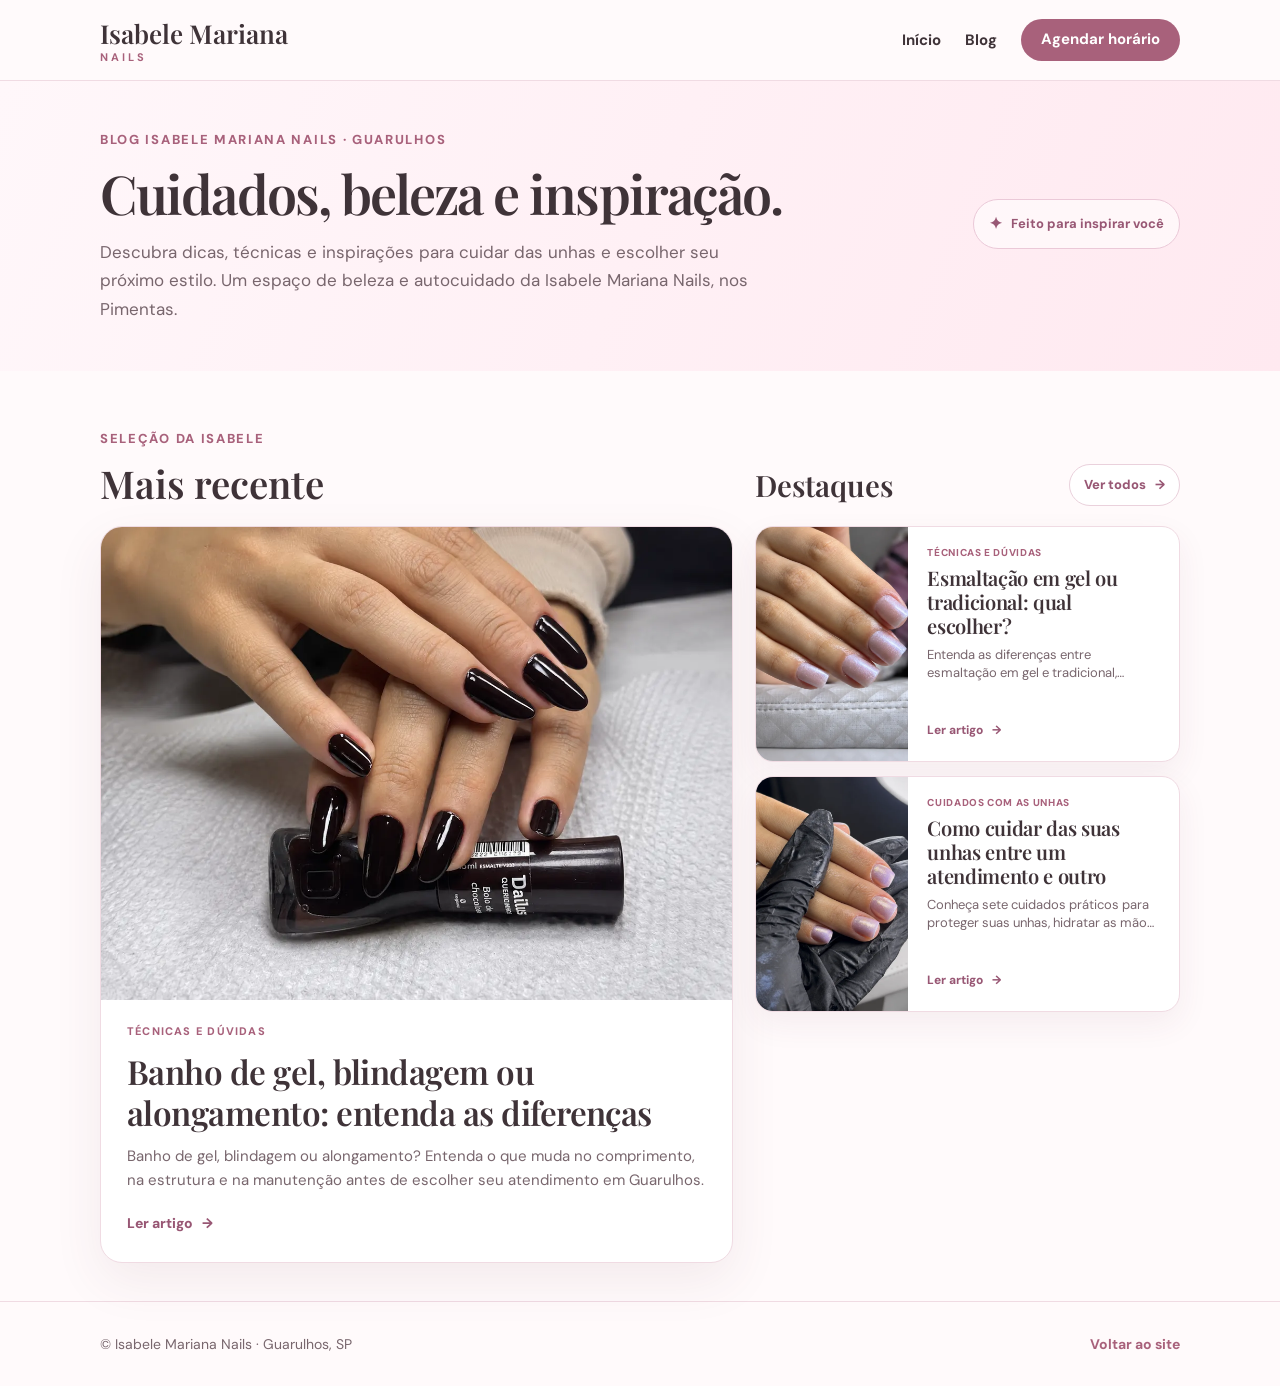
==== commit 2348900a: "blog: gerar paginas a partir do Pages CMS" ====
--- a/blog/index.html
+++ b/blog/index.html
@@ -38,8 +38,9 @@
       </div>
       <span class="blog-hero__tag" aria-hidden="true">Feito para inspirar você</span>
     </div></section>
-    <section class="blog-spotlight" aria-labelledby="spotlight-title"><div class="wrap"><div class="blog-feature-grid"><div class="blog-recent-heading"><span class="eyebrow">Seleção da Isabele</span><h2 class="section-title" id="spotlight-title">Mais recente</h2></div><article class="blog-feature-card"><a class="blog-feature-card__media" href="/blog/banho-de-gel-blindagem-alongamento-diferencas/" aria-label="Ler: Banho de gel, blindagem ou alongamento: entenda as diferenças"><img src="/assets/blog/banho-de-gel-blindagem-alongamento-diferencas-1.webp" alt="Unhas amendoadas com esmaltação em tom vinho escuro, acabamento brilhante e alongamento realizado por Isabele Mariana Nails em Guarulhos, SP." width="1200" height="900" loading="eager"></a><div class="blog-feature-card__body"><span class="eyebrow">Técnicas e dúvidas</span><h3><a href="/blog/banho-de-gel-blindagem-alongamento-diferencas/">Banho de gel, blindagem ou alongamento: entenda as diferenças</a></h3><p>Banho de gel, blindagem ou alongamento? Entenda o que muda no comprimento, na estrutura e na manutenção antes de escolher seu atendimento em Guarulhos.</p><a class="blog-feature-card__link" href="/blog/banho-de-gel-blindagem-alongamento-diferencas/">Ler artigo <span aria-hidden="true">→</span></a></div></article><div class="blog-highlights-heading"><h2 id="highlights-title">Destaques</h2><a class="blog-view-all" href="/blog/todos/">Ver todos <span aria-hidden="true">→</span></a></div><div class="blog-feature-carousel" data-blog-carousel role="group" aria-label="Artigos selecionados em destaque"><div class="blog-feature-stack" style="--stack-count:1"><article class="blog-feature-card blog-feature-card--compact"><a class="blog-feature-card__media" href="/blog/como-cuidar-das-unhas-entre-atendimentos/" aria-label="Ler: Como cuidar das suas unhas entre um atendimento e outro"><img src="/assets/blog/como-cuidar-das-unhas-entre-atendimentos.webp" alt="como-cuidar-das-unhas-entre-atendimentos" width="1200" height="900" loading="lazy"></a><div class="blog-feature-card__body"><span class="eyebrow">Cuidados com as unhas</span><h3><a href="/blog/como-cuidar-das-unhas-entre-atendimentos/">Como cuidar das suas unhas entre um atendimento e outro</a></h3><p>Conheça sete cuidados práticos para proteger suas unhas, hidratar as mãos e planejar o próximo atendimento com tranquilidade.</p><a class="blog-feature-card__link" href="/blog/como-cuidar-das-unhas-entre-atendimentos/">Ler artigo <span aria-hidden="true">→</span></a></div></article></div></div></div></div></section>
-    <section class="blog-more" aria-labelledby="more-posts-title"><div class="wrap"><div class="blog-section-intro"><div><span class="eyebrow">Continue explorando</span><h2 class="section-title" id="more-posts-title">Mais artigos para você</h2></div></div><div class="blog-more__grid"><article class="blog-grid-card"><a class="blog-grid-card__media" href="/blog/esmaltacao-em-gel-ou-tradicional/" aria-label="Ler: Esmaltação em gel ou tradicional: qual escolher?"><img src="/assets/blog/esmaltacao-em-gel-ou-tradicional.webp" alt="Esmaltação em gel ou tradicional: qual escolher?" width="1200" height="900" loading="lazy"></a><div class="blog-grid-card__body"><span class="eyebrow">Técnicas e dúvidas</span><h3><a href="/blog/esmaltacao-em-gel-ou-tradicional/">Esmaltação em gel ou tradicional: qual escolher?</a></h3><p>Entenda as diferenças entre esmaltação em gel e tradicional, compare durabilidade, cuidados e saiba o que considerar antes de escolher.</p><a class="blog-feature-card__link" href="/blog/esmaltacao-em-gel-ou-tradicional/">Ler artigo <span aria-hidden="true">→</span></a></div></article></div></div></section>
+    <section class="blog-spotlight" aria-labelledby="spotlight-title"><div class="wrap"><div class="blog-feature-grid"><div class="blog-recent-heading"><span class="eyebrow">Seleção da Isabele</span><h2 class="section-title" id="spotlight-title">Mais recente</h2></div><article class="blog-feature-card"><a class="blog-feature-card__media" href="/blog/banho-de-gel-blindagem-alongamento-diferencas/" aria-label="Ler: Banho de gel, blindagem ou alongamento: entenda as diferenças"><img src="/assets/blog/banho-de-gel-blindagem-alongamento-diferencas-1.webp" alt="Unhas amendoadas com esmaltação em tom vinho escuro, acabamento brilhante e alongamento realizado por Isabele Mariana Nails em Guarulhos, SP." width="1200" height="900" loading="eager"></a><div class="blog-feature-card__body"><span class="eyebrow">Técnicas e dúvidas</span><h3><a href="/blog/banho-de-gel-blindagem-alongamento-diferencas/">Banho de gel, blindagem ou alongamento: entenda as diferenças</a></h3><p>Banho de gel, blindagem ou alongamento? Entenda o que muda no comprimento, na estrutura e na manutenção antes de escolher seu atendimento em Guarulhos.</p><a class="blog-feature-card__link" href="/blog/banho-de-gel-blindagem-alongamento-diferencas/">Ler artigo <span aria-hidden="true">→</span></a></div></article><div class="blog-highlights-heading"><h2 id="highlights-title">Destaques</h2><a class="blog-view-all" href="/blog/todos/">Ver todos <span aria-hidden="true">→</span></a></div><div class="blog-feature-carousel" data-blog-carousel role="group" aria-label="Artigos selecionados em destaque"><div class="blog-feature-stack" style="--stack-count:2" role="region" aria-roledescription="carrossel" tabindex="0" aria-label="Deslize para ver os artigos em destaque"><article class="blog-feature-card blog-feature-card--compact"><a class="blog-feature-card__media" href="/blog/esmaltacao-em-gel-ou-tradicional/" aria-label="Ler: Esmaltação em gel ou tradicional: qual escolher?"><img src="/assets/blog/esmaltacao-em-gel-ou-tradicional.webp" alt="Esmaltação em gel ou tradicional: qual escolher?" width="1200" height="900" loading="lazy"></a><div class="blog-feature-card__body"><span class="eyebrow">Técnicas e dúvidas</span><h3><a href="/blog/esmaltacao-em-gel-ou-tradicional/">Esmaltação em gel ou tradicional: qual escolher?</a></h3><p>Entenda as diferenças entre esmaltação em gel e tradicional, compare durabilidade, cuidados e saiba o que considerar antes de escolher.</p><a class="blog-feature-card__link" href="/blog/esmaltacao-em-gel-ou-tradicional/">Ler artigo <span aria-hidden="true">→</span></a></div></article>
+<article class="blog-feature-card blog-feature-card--compact"><a class="blog-feature-card__media" href="/blog/como-cuidar-das-unhas-entre-atendimentos/" aria-label="Ler: Como cuidar das suas unhas entre um atendimento e outro"><img src="/assets/blog/como-cuidar-das-unhas-entre-atendimentos.webp" alt="como-cuidar-das-unhas-entre-atendimentos" width="1200" height="900" loading="lazy"></a><div class="blog-feature-card__body"><span class="eyebrow">Cuidados com as unhas</span><h3><a href="/blog/como-cuidar-das-unhas-entre-atendimentos/">Como cuidar das suas unhas entre um atendimento e outro</a></h3><p>Conheça sete cuidados práticos para proteger suas unhas, hidratar as mãos e planejar o próximo atendimento com tranquilidade.</p><a class="blog-feature-card__link" href="/blog/como-cuidar-das-unhas-entre-atendimentos/">Ler artigo <span aria-hidden="true">→</span></a></div></article></div><div class="blog-feature-carousel__controls" aria-label="Navegar pelos destaques"><button type="button" class="blog-feature-carousel__arrow" data-carousel-prev aria-label="Destaque anterior" disabled>&#8249;</button><div class="blog-feature-carousel__dots"><button type="button" class="blog-feature-carousel__dot is-active" data-carousel-dot="0" aria-label="Ir para destaque 1 de 2" aria-current="true"></button><button type="button" class="blog-feature-carousel__dot" data-carousel-dot="1" aria-label="Ir para destaque 2 de 2"></button></div><button type="button" class="blog-feature-carousel__arrow" data-carousel-next aria-label="Próximo destaque">&#8250;</button></div></div></div></div></section>
+    
   </main>
   <footer class="footer"><div class="wrap"><span>© Isabele Mariana Nails · Guarulhos, SP</span><a href="/">Voltar ao site</a></div></footer>
   <script src="/blog/blog-feature-carousel.js" defer></script>
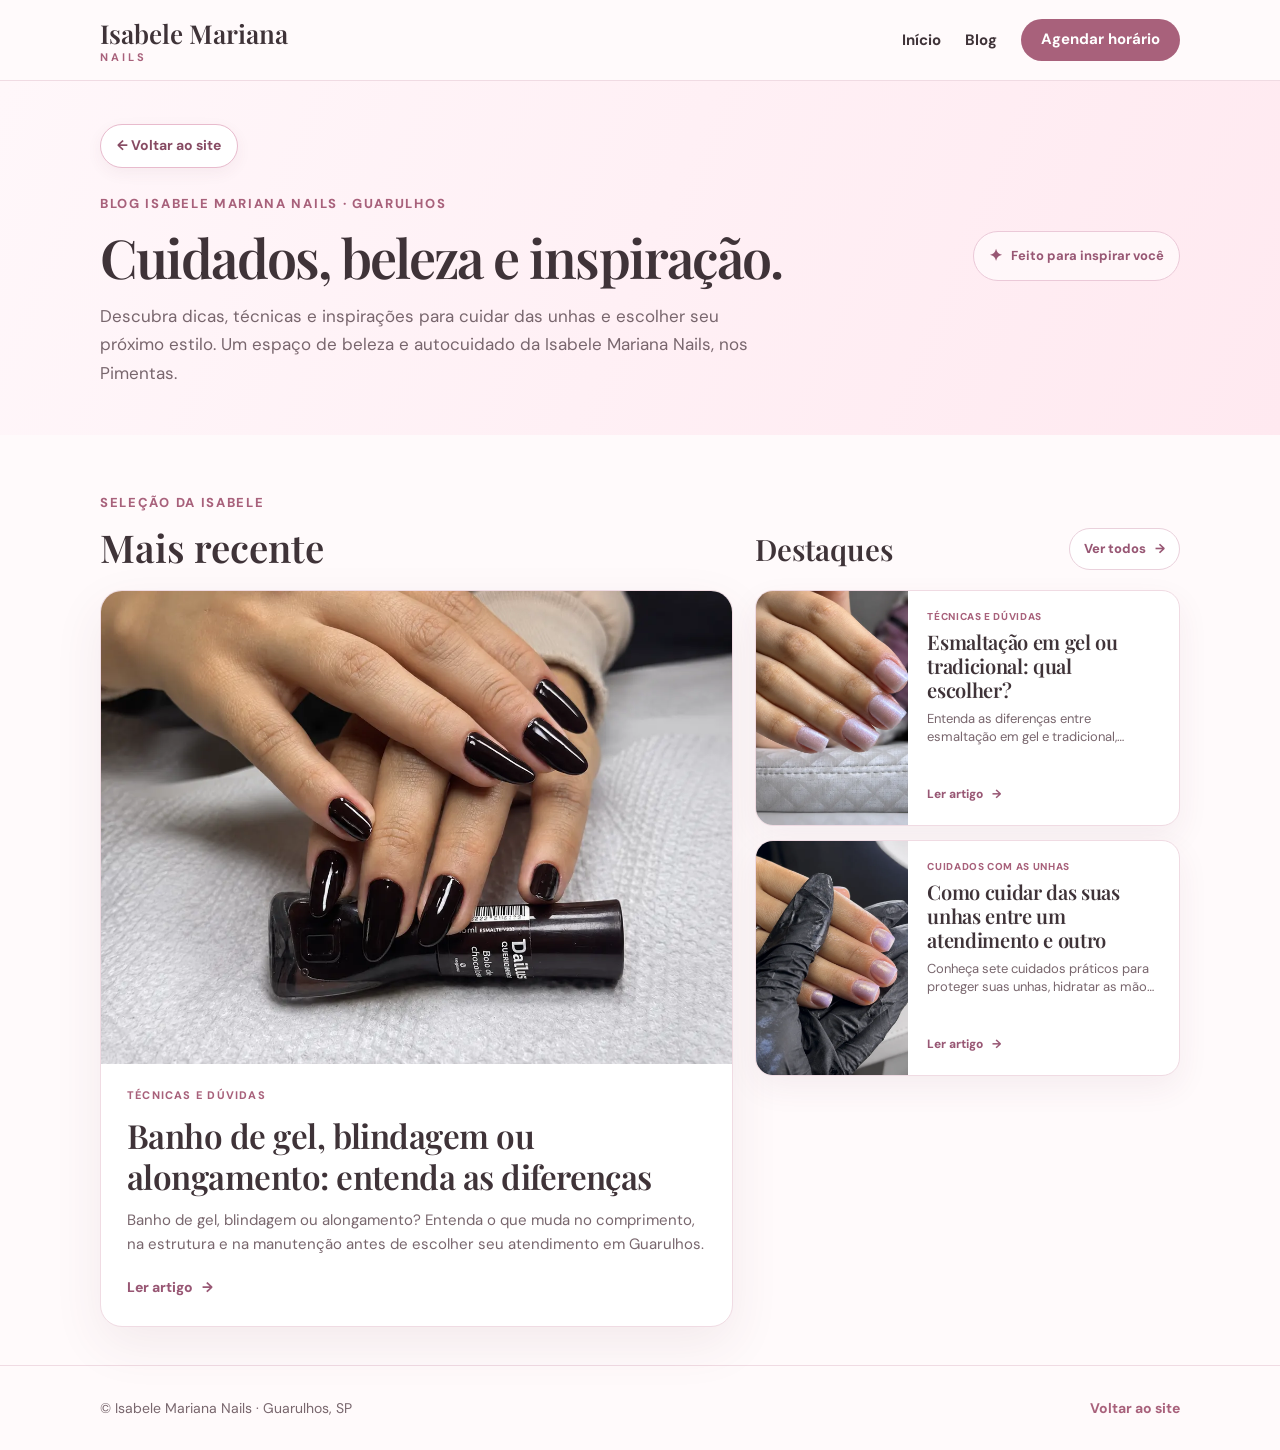
==== commit 6f1478a1: "blog: gerar paginas a partir do Pages CMS" ====
--- a/blog/index.html
+++ b/blog/index.html
@@ -32,6 +32,7 @@
   <main id="conteudo">
     <section class="blog-hero" aria-labelledby="blog-heading"><div class="wrap blog-hero__inner">
       <div class="blog-hero__text">
+        <a class="blog-back-link" href="/">← Voltar ao site</a>
         <span class="eyebrow">Blog Isabele Mariana Nails · Guarulhos</span>
         <h1 id="blog-heading">Cuidados, beleza e inspiração.</h1>
         <p>Descubra dicas, técnicas e inspirações para cuidar das unhas e escolher seu próximo estilo. Um espaço de beleza e autocuidado da Isabele Mariana Nails, nos Pimentas.</p>
--- a/blog/blog.css
+++ b/blog/blog.css
@@ -8,6 +8,31 @@
 .article{padding:36px 0 85px}.article-content{width:min(100% - 40px,790px);margin-inline:auto}.article-lead{font-size:19px;color:var(--muted);line-height:1.7}.article-title{margin:8px 0 22px}.meta{font-size:14px;color:var(--muted);margin:0 0 28px}.photo{margin:30px 0 38px}.photo img{width:100%;height:auto;border-radius:21px;max-height:none;object-fit:contain;background:#f6e9ef}.photo figcaption{font-size:13px;color:var(--muted);margin-top:10px}
 .prose h2{font:600 clamp(1.65rem,3vw,2.15rem)/1.24 "Playfair Display",Georgia,serif;margin:42px 0 16px}.prose h3{font-size:19px;line-height:1.4;margin:28px 0 12px}.prose p{margin:0 0 19px}.prose ul{padding-left:26px;margin:10px 0 25px}.prose li{margin:0 0 9px}.prose a{color:var(--rose);font-weight:700}.note{padding:20px 24px;background:#fff0f5;border-left:4px solid var(--rose);border-radius:0 15px 15px 0;margin:32px 0}.cta{background:linear-gradient(125deg,#fff0f5,#ffe1eb);border:1px solid #f0ccd9;border-radius:23px;margin-top:45px;padding:26px 30px}.cta h2{margin:0 0 12px}.cta p{margin:0 0 19px}.booking-image{display:block;max-width:390px;margin:24px auto 10px;border-radius:19px;box-shadow:var(--shadow)}.footer{border-top:1px solid var(--border);padding:30px 0;color:var(--muted);font-size:14px}.footer .wrap{display:flex;align-items:center;justify-content:space-between;gap:16px}.footer a{font-weight:700;text-decoration:none;color:var(--rose)}
 @media(max-width:760px){.site-head .wrap{align-items:flex-start;flex-wrap:wrap}.links{width:100%;gap:12px;flex-wrap:wrap}.links a{font-size:14px}.links .pill{padding:9px 15px}.hero{padding:44px 0 48px}.listing{padding:42px 0 60px}.feature{grid-template-columns:1fr}.feature img{min-height:250px;height:280px;object-fit:cover}.article{padding-top:28px}.photo img{max-height:440px;object-fit:cover}.footer .wrap{flex-direction:column;align-items:flex-start}}
+
+/* Navegação de retorno visível em blog, listagem e artigos (desktop e mobile). */
+a.blog-back-link{
+  display:flex;
+  align-items:center;
+  justify-content:center;
+  width:max-content;
+  max-width:100%;
+  min-height:44px;
+  padding:9px 16px;
+  margin-bottom:20px;
+  border:1px solid #e8bbcd;
+  border-radius:999px;
+  background:#fff;
+  box-shadow:0 5px 16px rgba(102,50,69,.06);
+  color:#874b63;
+  font-size:14px;
+  font-weight:700;
+  line-height:1.4;
+  text-decoration:none;
+  transition:background .2s ease,border-color .2s ease
+}
+a.blog-back-link:hover{background:#fff2f7;border-color:#d79db3;color:#743c52;text-decoration:none}
+a.blog-back-link:focus-visible{outline:3px solid #874b63;outline-offset:3px}
+@media(prefers-reduced-motion:reduce){a.blog-back-link{transition:none}}
 
 /* Espaçamento automático quando houver vários artigos na listagem. */
 .feature + .feature{margin-top:26px}
